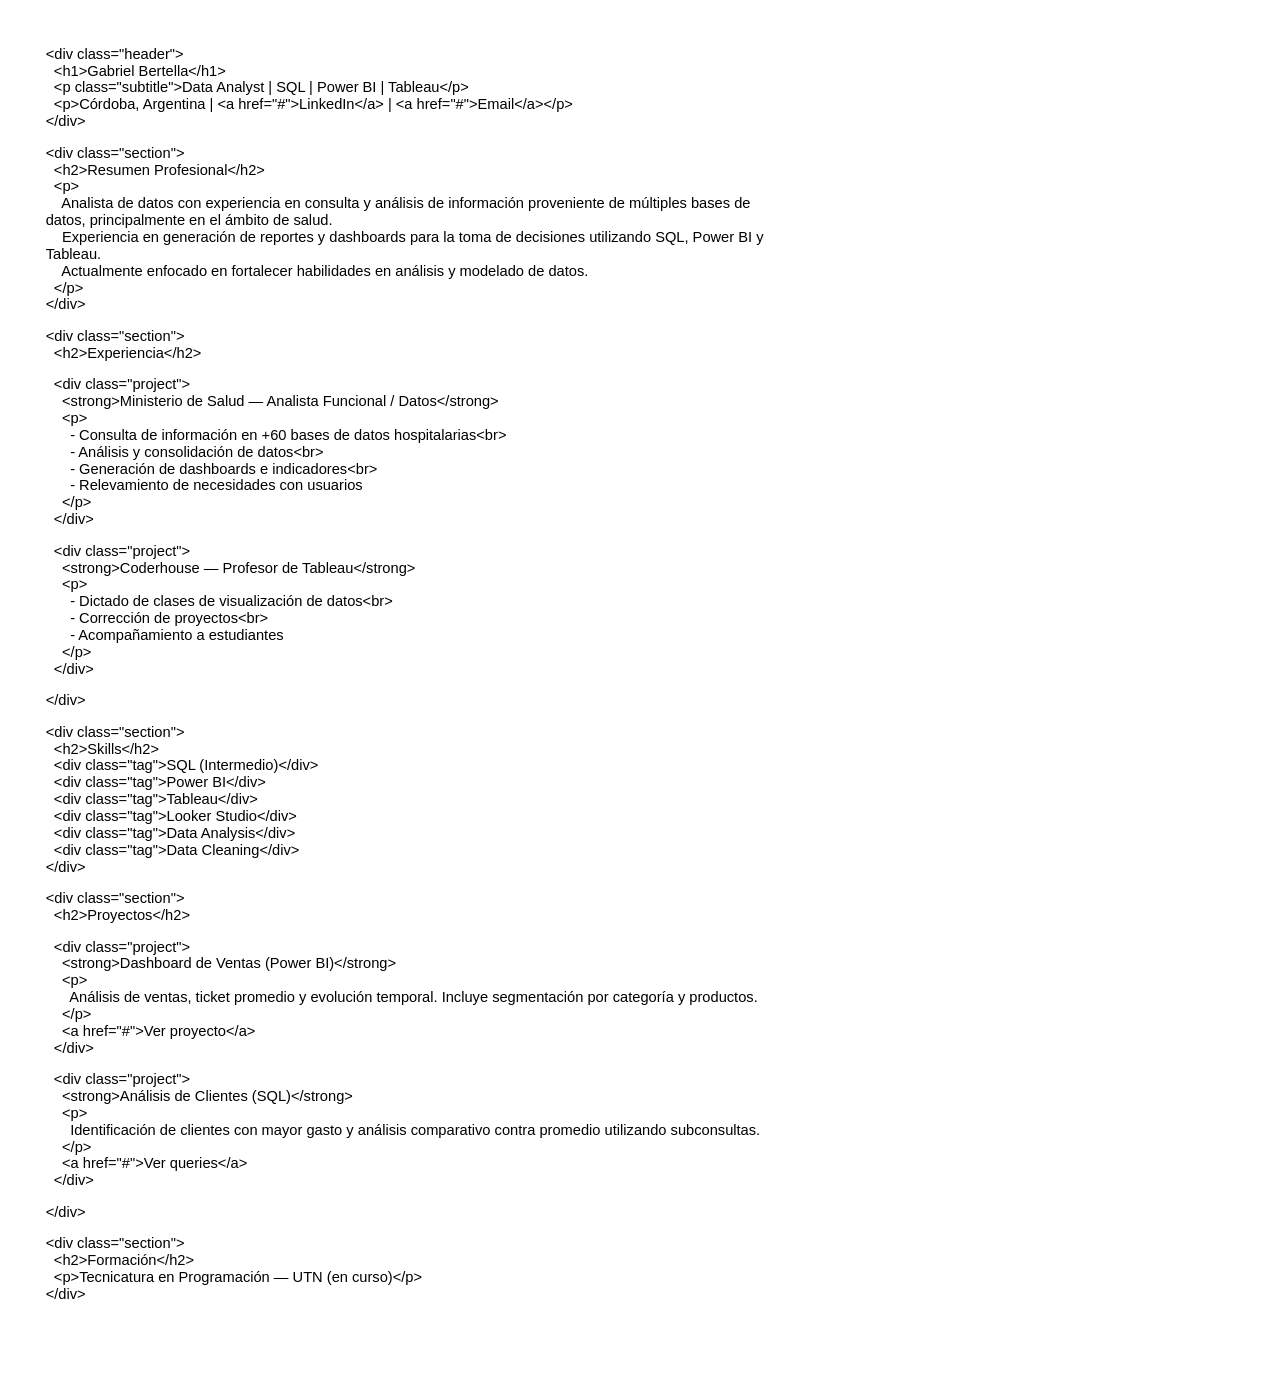
==== index.html @ b2d67579 "Add files via upload" ====
<html><head><meta content="text/html; charset=UTF-8" http-equiv="content-type"><style type="text/css">ol{margin:0;padding:0}table td,table th{padding:0}.c0{color:#000000;font-weight:400;text-decoration:none;vertical-align:baseline;font-size:11pt;font-family:"Arial";font-style:normal}.c1{padding-top:0pt;padding-bottom:0pt;line-height:1.15;orphans:2;widows:2;text-align:left}.c3{background-color:#ffffff;max-width:538.6pt;padding:28.3pt 28.3pt 28.3pt 28.3pt}.c2{height:11pt}.title{padding-top:0pt;color:#000000;font-size:26pt;padding-bottom:3pt;font-family:"Arial";line-height:1.15;page-break-after:avoid;orphans:2;widows:2;text-align:left}.subtitle{padding-top:0pt;color:#666666;font-size:15pt;padding-bottom:16pt;font-family:"Arial";line-height:1.15;page-break-after:avoid;orphans:2;widows:2;text-align:left}li{color:#000000;font-size:11pt;font-family:"Arial"}p{margin:0;color:#000000;font-size:11pt;font-family:"Arial"}h1{padding-top:20pt;color:#000000;font-size:20pt;padding-bottom:6pt;font-family:"Arial";line-height:1.15;page-break-after:avoid;orphans:2;widows:2;text-align:left}h2{padding-top:18pt;color:#000000;font-size:16pt;padding-bottom:6pt;font-family:"Arial";line-height:1.15;page-break-after:avoid;orphans:2;widows:2;text-align:left}h3{padding-top:16pt;color:#434343;font-size:14pt;padding-bottom:4pt;font-family:"Arial";line-height:1.15;page-break-after:avoid;orphans:2;widows:2;text-align:left}h4{padding-top:14pt;color:#666666;font-size:12pt;padding-bottom:4pt;font-family:"Arial";line-height:1.15;page-break-after:avoid;orphans:2;widows:2;text-align:left}h5{padding-top:12pt;color:#666666;font-size:11pt;padding-bottom:4pt;font-family:"Arial";line-height:1.15;page-break-after:avoid;orphans:2;widows:2;text-align:left}h6{padding-top:12pt;color:#666666;font-size:11pt;padding-bottom:4pt;font-family:"Arial";line-height:1.15;page-break-after:avoid;font-style:italic;orphans:2;widows:2;text-align:left}</style></head><body class="c3 doc-content"><p class="c1"><span class="c0">&lt;div class=&quot;header&quot;&gt;</span></p><p class="c1"><span class="c0">&nbsp; &lt;h1&gt;Gabriel Bertella&lt;/h1&gt;</span></p><p class="c1"><span class="c0">&nbsp; &lt;p class=&quot;subtitle&quot;&gt;Data Analyst | SQL | Power BI | Tableau&lt;/p&gt;</span></p><p class="c1"><span class="c0">&nbsp; &lt;p&gt;C&oacute;rdoba, Argentina | &lt;a href=&quot;#&quot;&gt;LinkedIn&lt;/a&gt; | &lt;a href=&quot;#&quot;&gt;Email&lt;/a&gt;&lt;/p&gt;</span></p><p class="c1"><span class="c0">&lt;/div&gt;</span></p><p class="c1 c2"><span class="c0"></span></p><p class="c1"><span class="c0">&lt;div class=&quot;section&quot;&gt;</span></p><p class="c1"><span class="c0">&nbsp; &lt;h2&gt;Resumen Profesional&lt;/h2&gt;</span></p><p class="c1"><span class="c0">&nbsp; &lt;p&gt;</span></p><p class="c1"><span class="c0">&nbsp; &nbsp; Analista de datos con experiencia en consulta y an&aacute;lisis de informaci&oacute;n proveniente de m&uacute;ltiples bases de datos, principalmente en el &aacute;mbito de salud. </span></p><p class="c1"><span class="c0">&nbsp; &nbsp; Experiencia en generaci&oacute;n de reportes y dashboards para la toma de decisiones utilizando SQL, Power BI y Tableau. </span></p><p class="c1"><span class="c0">&nbsp; &nbsp; Actualmente enfocado en fortalecer habilidades en an&aacute;lisis y modelado de datos.</span></p><p class="c1"><span class="c0">&nbsp; &lt;/p&gt;</span></p><p class="c1"><span class="c0">&lt;/div&gt;</span></p><p class="c1 c2"><span class="c0"></span></p><p class="c1"><span class="c0">&lt;div class=&quot;section&quot;&gt;</span></p><p class="c1"><span class="c0">&nbsp; &lt;h2&gt;Experiencia&lt;/h2&gt;</span></p><p class="c1 c2"><span class="c0"></span></p><p class="c1"><span class="c0">&nbsp; &lt;div class=&quot;project&quot;&gt;</span></p><p class="c1"><span class="c0">&nbsp; &nbsp; &lt;strong&gt;Ministerio de Salud &mdash; Analista Funcional / Datos&lt;/strong&gt;</span></p><p class="c1"><span class="c0">&nbsp; &nbsp; &lt;p&gt;</span></p><p class="c1"><span class="c0">&nbsp; &nbsp; &nbsp; - Consulta de informaci&oacute;n en +60 bases de datos hospitalarias&lt;br&gt;</span></p><p class="c1"><span class="c0">&nbsp; &nbsp; &nbsp; - An&aacute;lisis y consolidaci&oacute;n de datos&lt;br&gt;</span></p><p class="c1"><span class="c0">&nbsp; &nbsp; &nbsp; - Generaci&oacute;n de dashboards e indicadores&lt;br&gt;</span></p><p class="c1"><span class="c0">&nbsp; &nbsp; &nbsp; - Relevamiento de necesidades con usuarios</span></p><p class="c1"><span class="c0">&nbsp; &nbsp; &lt;/p&gt;</span></p><p class="c1"><span class="c0">&nbsp; &lt;/div&gt;</span></p><p class="c1 c2"><span class="c0"></span></p><p class="c1"><span class="c0">&nbsp; &lt;div class=&quot;project&quot;&gt;</span></p><p class="c1"><span class="c0">&nbsp; &nbsp; &lt;strong&gt;Coderhouse &mdash; Profesor de Tableau&lt;/strong&gt;</span></p><p class="c1"><span class="c0">&nbsp; &nbsp; &lt;p&gt;</span></p><p class="c1"><span class="c0">&nbsp; &nbsp; &nbsp; - Dictado de clases de visualizaci&oacute;n de datos&lt;br&gt;</span></p><p class="c1"><span class="c0">&nbsp; &nbsp; &nbsp; - Correcci&oacute;n de proyectos&lt;br&gt;</span></p><p class="c1"><span class="c0">&nbsp; &nbsp; &nbsp; - Acompa&ntilde;amiento a estudiantes</span></p><p class="c1"><span class="c0">&nbsp; &nbsp; &lt;/p&gt;</span></p><p class="c1"><span class="c0">&nbsp; &lt;/div&gt;</span></p><p class="c1 c2"><span class="c0"></span></p><p class="c1"><span class="c0">&lt;/div&gt;</span></p><p class="c1 c2"><span class="c0"></span></p><p class="c1"><span class="c0">&lt;div class=&quot;section&quot;&gt;</span></p><p class="c1"><span class="c0">&nbsp; &lt;h2&gt;Skills&lt;/h2&gt;</span></p><p class="c1"><span class="c0">&nbsp; &lt;div class=&quot;tag&quot;&gt;SQL (Intermedio)&lt;/div&gt;</span></p><p class="c1"><span class="c0">&nbsp; &lt;div class=&quot;tag&quot;&gt;Power BI&lt;/div&gt;</span></p><p class="c1"><span class="c0">&nbsp; &lt;div class=&quot;tag&quot;&gt;Tableau&lt;/div&gt;</span></p><p class="c1"><span class="c0">&nbsp; &lt;div class=&quot;tag&quot;&gt;Looker Studio&lt;/div&gt;</span></p><p class="c1"><span class="c0">&nbsp; &lt;div class=&quot;tag&quot;&gt;Data Analysis&lt;/div&gt;</span></p><p class="c1"><span class="c0">&nbsp; &lt;div class=&quot;tag&quot;&gt;Data Cleaning&lt;/div&gt;</span></p><p class="c1"><span class="c0">&lt;/div&gt;</span></p><p class="c1 c2"><span class="c0"></span></p><p class="c1"><span class="c0">&lt;div class=&quot;section&quot;&gt;</span></p><p class="c1"><span class="c0">&nbsp; &lt;h2&gt;Proyectos&lt;/h2&gt;</span></p><p class="c1 c2"><span class="c0"></span></p><p class="c1"><span class="c0">&nbsp; &lt;div class=&quot;project&quot;&gt;</span></p><p class="c1"><span class="c0">&nbsp; &nbsp; &lt;strong&gt;Dashboard de Ventas (Power BI)&lt;/strong&gt;</span></p><p class="c1"><span class="c0">&nbsp; &nbsp; &lt;p&gt;</span></p><p class="c1"><span class="c0">&nbsp; &nbsp; &nbsp; An&aacute;lisis de ventas, ticket promedio y evoluci&oacute;n temporal. Incluye segmentaci&oacute;n por categor&iacute;a y productos.</span></p><p class="c1"><span class="c0">&nbsp; &nbsp; &lt;/p&gt;</span></p><p class="c1"><span class="c0">&nbsp; &nbsp; &lt;a href=&quot;#&quot;&gt;Ver proyecto&lt;/a&gt;</span></p><p class="c1"><span class="c0">&nbsp; &lt;/div&gt;</span></p><p class="c1 c2"><span class="c0"></span></p><p class="c1"><span class="c0">&nbsp; &lt;div class=&quot;project&quot;&gt;</span></p><p class="c1"><span class="c0">&nbsp; &nbsp; &lt;strong&gt;An&aacute;lisis de Clientes (SQL)&lt;/strong&gt;</span></p><p class="c1"><span class="c0">&nbsp; &nbsp; &lt;p&gt;</span></p><p class="c1"><span class="c0">&nbsp; &nbsp; &nbsp; Identificaci&oacute;n de clientes con mayor gasto y an&aacute;lisis comparativo contra promedio utilizando subconsultas.</span></p><p class="c1"><span class="c0">&nbsp; &nbsp; &lt;/p&gt;</span></p><p class="c1"><span class="c0">&nbsp; &nbsp; &lt;a href=&quot;#&quot;&gt;Ver queries&lt;/a&gt;</span></p><p class="c1"><span class="c0">&nbsp; &lt;/div&gt;</span></p><p class="c1 c2"><span class="c0"></span></p><p class="c1"><span class="c0">&lt;/div&gt;</span></p><p class="c1 c2"><span class="c0"></span></p><p class="c1"><span class="c0">&lt;div class=&quot;section&quot;&gt;</span></p><p class="c1"><span class="c0">&nbsp; &lt;h2&gt;Formaci&oacute;n&lt;/h2&gt;</span></p><p class="c1"><span class="c0">&nbsp; &lt;p&gt;Tecnicatura en Programaci&oacute;n &mdash; UTN (en curso)&lt;/p&gt;</span></p><p class="c1"><span class="c0">&lt;/div&gt;</span></p><p class="c1 c2"><span class="c0"></span></p><p class="c1 c2"><span class="c0"></span></p></body></html>
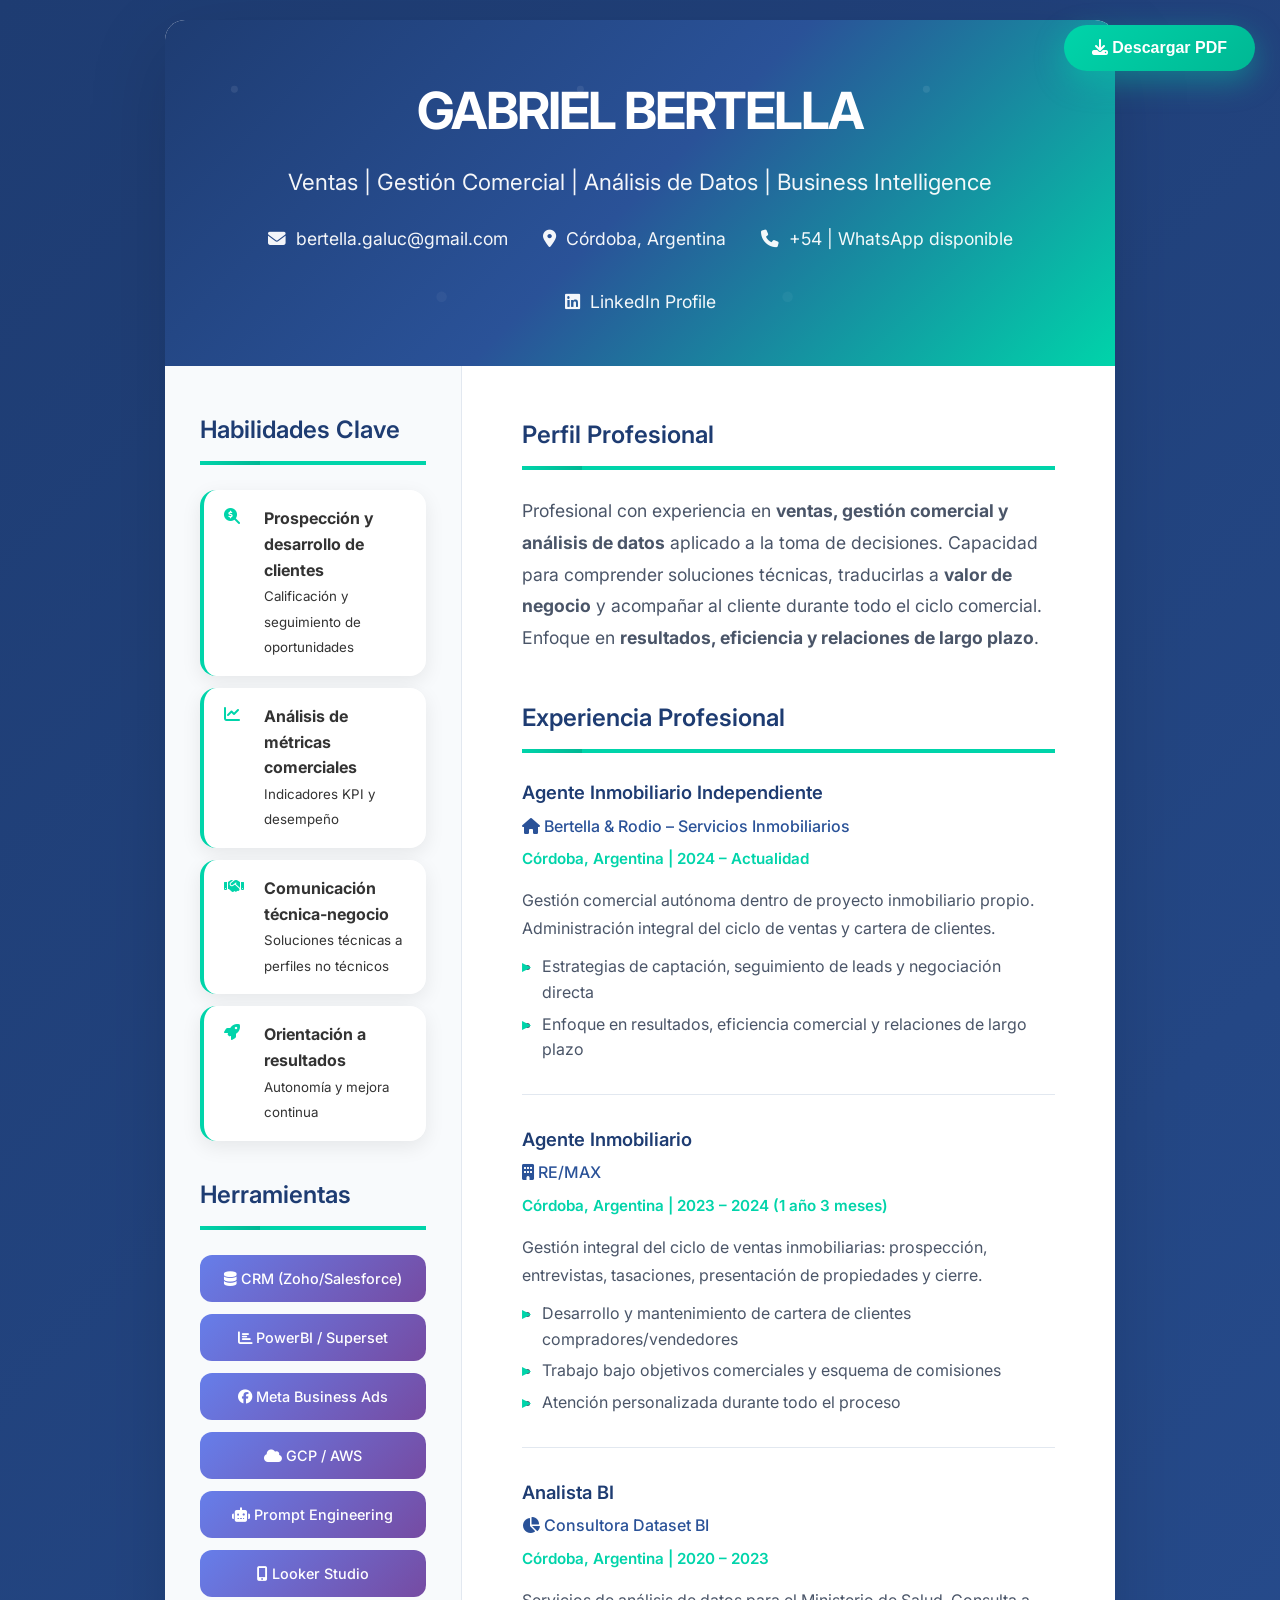
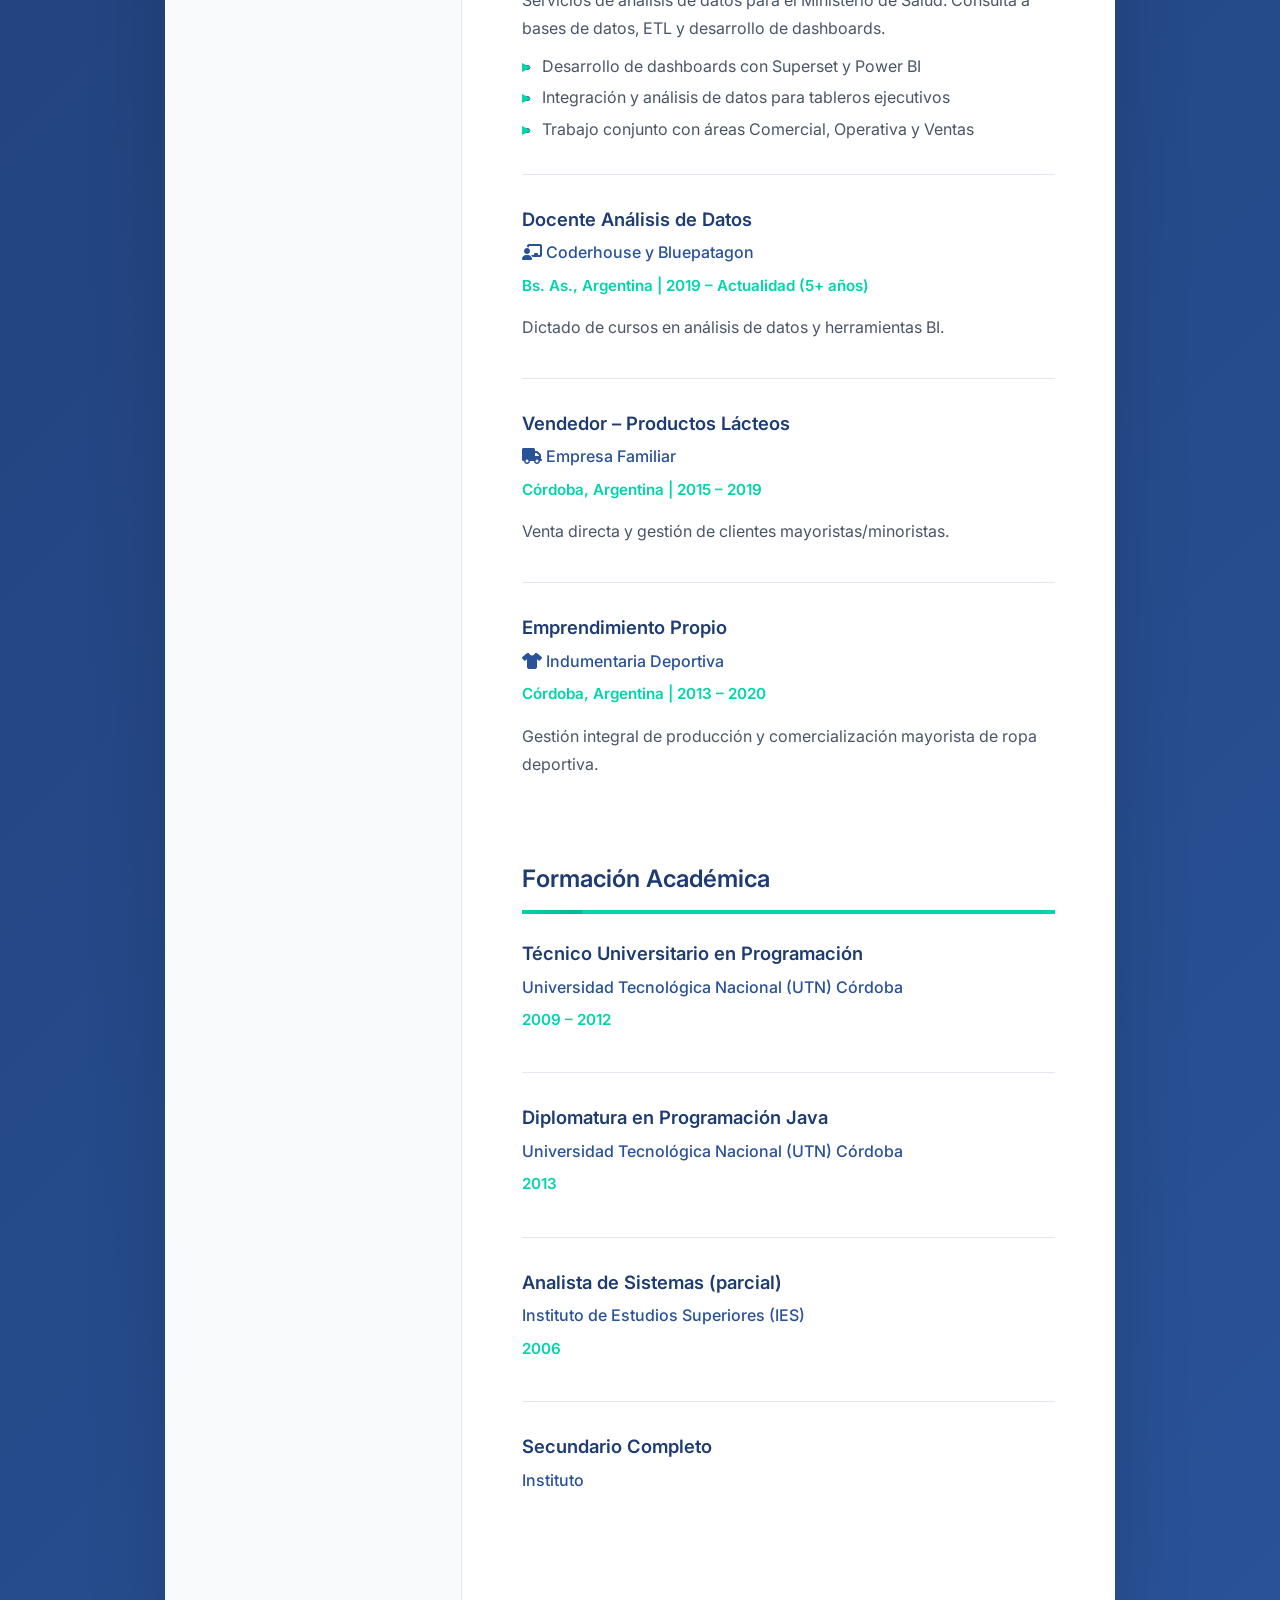
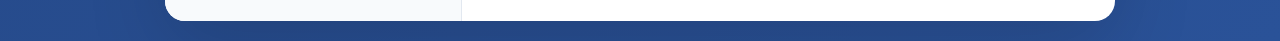
==== commit ebfccac7: "Rename blackbox-output-code-ECF64696X4.html to index.html" ====
--- a/index.html
+++ b/index.html
@@ -1 +1,475 @@
-<html><head><meta content="text/html; charset=UTF-8" http-equiv="content-type"><style type="text/css">ol{margin:0;padding:0}table td,table th{padding:0}.c0{color:#000000;font-weight:400;text-decoration:none;vertical-align:baseline;font-size:11pt;font-family:"Arial";font-style:normal}.c1{padding-top:0pt;padding-bottom:0pt;line-height:1.15;orphans:2;widows:2;text-align:left}.c3{background-color:#ffffff;max-width:538.6pt;padding:28.3pt 28.3pt 28.3pt 28.3pt}.c2{height:11pt}.title{padding-top:0pt;color:#000000;font-size:26pt;padding-bottom:3pt;font-family:"Arial";line-height:1.15;page-break-after:avoid;orphans:2;widows:2;text-align:left}.subtitle{padding-top:0pt;color:#666666;font-size:15pt;padding-bottom:16pt;font-family:"Arial";line-height:1.15;page-break-after:avoid;orphans:2;widows:2;text-align:left}li{color:#000000;font-size:11pt;font-family:"Arial"}p{margin:0;color:#000000;font-size:11pt;font-family:"Arial"}h1{padding-top:20pt;color:#000000;font-size:20pt;padding-bottom:6pt;font-family:"Arial";line-height:1.15;page-break-after:avoid;orphans:2;widows:2;text-align:left}h2{padding-top:18pt;color:#000000;font-size:16pt;padding-bottom:6pt;font-family:"Arial";line-height:1.15;page-break-after:avoid;orphans:2;widows:2;text-align:left}h3{padding-top:16pt;color:#434343;font-size:14pt;padding-bottom:4pt;font-family:"Arial";line-height:1.15;page-break-after:avoid;orphans:2;widows:2;text-align:left}h4{padding-top:14pt;color:#666666;font-size:12pt;padding-bottom:4pt;font-family:"Arial";line-height:1.15;page-break-after:avoid;orphans:2;widows:2;text-align:left}h5{padding-top:12pt;color:#666666;font-size:11pt;padding-bottom:4pt;font-family:"Arial";line-height:1.15;page-break-after:avoid;orphans:2;widows:2;text-align:left}h6{padding-top:12pt;color:#666666;font-size:11pt;padding-bottom:4pt;font-family:"Arial";line-height:1.15;page-break-after:avoid;font-style:italic;orphans:2;widows:2;text-align:left}</style></head><body class="c3 doc-content"><p class="c1"><span class="c0">&lt;div class=&quot;header&quot;&gt;</span></p><p class="c1"><span class="c0">&nbsp; &lt;h1&gt;Gabriel Bertella&lt;/h1&gt;</span></p><p class="c1"><span class="c0">&nbsp; &lt;p class=&quot;subtitle&quot;&gt;Data Analyst | SQL | Power BI | Tableau&lt;/p&gt;</span></p><p class="c1"><span class="c0">&nbsp; &lt;p&gt;C&oacute;rdoba, Argentina | &lt;a href=&quot;#&quot;&gt;LinkedIn&lt;/a&gt; | &lt;a href=&quot;#&quot;&gt;Email&lt;/a&gt;&lt;/p&gt;</span></p><p class="c1"><span class="c0">&lt;/div&gt;</span></p><p class="c1 c2"><span class="c0"></span></p><p class="c1"><span class="c0">&lt;div class=&quot;section&quot;&gt;</span></p><p class="c1"><span class="c0">&nbsp; &lt;h2&gt;Resumen Profesional&lt;/h2&gt;</span></p><p class="c1"><span class="c0">&nbsp; &lt;p&gt;</span></p><p class="c1"><span class="c0">&nbsp; &nbsp; Analista de datos con experiencia en consulta y an&aacute;lisis de informaci&oacute;n proveniente de m&uacute;ltiples bases de datos, principalmente en el &aacute;mbito de salud. </span></p><p class="c1"><span class="c0">&nbsp; &nbsp; Experiencia en generaci&oacute;n de reportes y dashboards para la toma de decisiones utilizando SQL, Power BI y Tableau. </span></p><p class="c1"><span class="c0">&nbsp; &nbsp; Actualmente enfocado en fortalecer habilidades en an&aacute;lisis y modelado de datos.</span></p><p class="c1"><span class="c0">&nbsp; &lt;/p&gt;</span></p><p class="c1"><span class="c0">&lt;/div&gt;</span></p><p class="c1 c2"><span class="c0"></span></p><p class="c1"><span class="c0">&lt;div class=&quot;section&quot;&gt;</span></p><p class="c1"><span class="c0">&nbsp; &lt;h2&gt;Experiencia&lt;/h2&gt;</span></p><p class="c1 c2"><span class="c0"></span></p><p class="c1"><span class="c0">&nbsp; &lt;div class=&quot;project&quot;&gt;</span></p><p class="c1"><span class="c0">&nbsp; &nbsp; &lt;strong&gt;Ministerio de Salud &mdash; Analista Funcional / Datos&lt;/strong&gt;</span></p><p class="c1"><span class="c0">&nbsp; &nbsp; &lt;p&gt;</span></p><p class="c1"><span class="c0">&nbsp; &nbsp; &nbsp; - Consulta de informaci&oacute;n en +60 bases de datos hospitalarias&lt;br&gt;</span></p><p class="c1"><span class="c0">&nbsp; &nbsp; &nbsp; - An&aacute;lisis y consolidaci&oacute;n de datos&lt;br&gt;</span></p><p class="c1"><span class="c0">&nbsp; &nbsp; &nbsp; - Generaci&oacute;n de dashboards e indicadores&lt;br&gt;</span></p><p class="c1"><span class="c0">&nbsp; &nbsp; &nbsp; - Relevamiento de necesidades con usuarios</span></p><p class="c1"><span class="c0">&nbsp; &nbsp; &lt;/p&gt;</span></p><p class="c1"><span class="c0">&nbsp; &lt;/div&gt;</span></p><p class="c1 c2"><span class="c0"></span></p><p class="c1"><span class="c0">&nbsp; &lt;div class=&quot;project&quot;&gt;</span></p><p class="c1"><span class="c0">&nbsp; &nbsp; &lt;strong&gt;Coderhouse &mdash; Profesor de Tableau&lt;/strong&gt;</span></p><p class="c1"><span class="c0">&nbsp; &nbsp; &lt;p&gt;</span></p><p class="c1"><span class="c0">&nbsp; &nbsp; &nbsp; - Dictado de clases de visualizaci&oacute;n de datos&lt;br&gt;</span></p><p class="c1"><span class="c0">&nbsp; &nbsp; &nbsp; - Correcci&oacute;n de proyectos&lt;br&gt;</span></p><p class="c1"><span class="c0">&nbsp; &nbsp; &nbsp; - Acompa&ntilde;amiento a estudiantes</span></p><p class="c1"><span class="c0">&nbsp; &nbsp; &lt;/p&gt;</span></p><p class="c1"><span class="c0">&nbsp; &lt;/div&gt;</span></p><p class="c1 c2"><span class="c0"></span></p><p class="c1"><span class="c0">&lt;/div&gt;</span></p><p class="c1 c2"><span class="c0"></span></p><p class="c1"><span class="c0">&lt;div class=&quot;section&quot;&gt;</span></p><p class="c1"><span class="c0">&nbsp; &lt;h2&gt;Skills&lt;/h2&gt;</span></p><p class="c1"><span class="c0">&nbsp; &lt;div class=&quot;tag&quot;&gt;SQL (Intermedio)&lt;/div&gt;</span></p><p class="c1"><span class="c0">&nbsp; &lt;div class=&quot;tag&quot;&gt;Power BI&lt;/div&gt;</span></p><p class="c1"><span class="c0">&nbsp; &lt;div class=&quot;tag&quot;&gt;Tableau&lt;/div&gt;</span></p><p class="c1"><span class="c0">&nbsp; &lt;div class=&quot;tag&quot;&gt;Looker Studio&lt;/div&gt;</span></p><p class="c1"><span class="c0">&nbsp; &lt;div class=&quot;tag&quot;&gt;Data Analysis&lt;/div&gt;</span></p><p class="c1"><span class="c0">&nbsp; &lt;div class=&quot;tag&quot;&gt;Data Cleaning&lt;/div&gt;</span></p><p class="c1"><span class="c0">&lt;/div&gt;</span></p><p class="c1 c2"><span class="c0"></span></p><p class="c1"><span class="c0">&lt;div class=&quot;section&quot;&gt;</span></p><p class="c1"><span class="c0">&nbsp; &lt;h2&gt;Proyectos&lt;/h2&gt;</span></p><p class="c1 c2"><span class="c0"></span></p><p class="c1"><span class="c0">&nbsp; &lt;div class=&quot;project&quot;&gt;</span></p><p class="c1"><span class="c0">&nbsp; &nbsp; &lt;strong&gt;Dashboard de Ventas (Power BI)&lt;/strong&gt;</span></p><p class="c1"><span class="c0">&nbsp; &nbsp; &lt;p&gt;</span></p><p class="c1"><span class="c0">&nbsp; &nbsp; &nbsp; An&aacute;lisis de ventas, ticket promedio y evoluci&oacute;n temporal. Incluye segmentaci&oacute;n por categor&iacute;a y productos.</span></p><p class="c1"><span class="c0">&nbsp; &nbsp; &lt;/p&gt;</span></p><p class="c1"><span class="c0">&nbsp; &nbsp; &lt;a href=&quot;#&quot;&gt;Ver proyecto&lt;/a&gt;</span></p><p class="c1"><span class="c0">&nbsp; &lt;/div&gt;</span></p><p class="c1 c2"><span class="c0"></span></p><p class="c1"><span class="c0">&nbsp; &lt;div class=&quot;project&quot;&gt;</span></p><p class="c1"><span class="c0">&nbsp; &nbsp; &lt;strong&gt;An&aacute;lisis de Clientes (SQL)&lt;/strong&gt;</span></p><p class="c1"><span class="c0">&nbsp; &nbsp; &lt;p&gt;</span></p><p class="c1"><span class="c0">&nbsp; &nbsp; &nbsp; Identificaci&oacute;n de clientes con mayor gasto y an&aacute;lisis comparativo contra promedio utilizando subconsultas.</span></p><p class="c1"><span class="c0">&nbsp; &nbsp; &lt;/p&gt;</span></p><p class="c1"><span class="c0">&nbsp; &nbsp; &lt;a href=&quot;#&quot;&gt;Ver queries&lt;/a&gt;</span></p><p class="c1"><span class="c0">&nbsp; &lt;/div&gt;</span></p><p class="c1 c2"><span class="c0"></span></p><p class="c1"><span class="c0">&lt;/div&gt;</span></p><p class="c1 c2"><span class="c0"></span></p><p class="c1"><span class="c0">&lt;div class=&quot;section&quot;&gt;</span></p><p class="c1"><span class="c0">&nbsp; &lt;h2&gt;Formaci&oacute;n&lt;/h2&gt;</span></p><p class="c1"><span class="c0">&nbsp; &lt;p&gt;Tecnicatura en Programaci&oacute;n &mdash; UTN (en curso)&lt;/p&gt;</span></p><p class="c1"><span class="c0">&lt;/div&gt;</span></p><p class="c1 c2"><span class="c0"></span></p><p class="c1 c2"><span class="c0"></span></p></body></html>+<!DOCTYPE html>
+<html lang="es">
+<head>
+    <meta charset="UTF-8">
+    <meta name="viewport" content="width=device-width, initial-scale=1.0">
+    <title>CV - Gabriel Bertella</title>
+    <link href="https://fonts.googleapis.com/css2?family=Inter:wght@300;400;500;600;700&display=swap" rel="stylesheet">
+    <link rel="stylesheet" href="https://cdnjs.cloudflare.com/ajax/libs/font-awesome/6.4.0/css/all.min.css">
+    <style>
+        * {
+            margin: 0;
+            padding: 0;
+            box-sizing: border-box;
+        }
+
+        body {
+            font-family: 'Inter', -apple-system, BlinkMacSystemFont, sans-serif;
+            line-height: 1.6;
+            color: #333;
+            background: linear-gradient(135deg, #1e3c72 0%, #2a5298 100%);
+            min-height: 100vh;
+            padding: 20px;
+        }
+
+        .cv-container {
+            max-width: 950px;
+            margin: 0 auto;
+            background: white;
+            border-radius: 20px;
+            box-shadow: 0 25px 80px rgba(0,0,0,0.15);
+            overflow: hidden;
+        }
+
+        .header {
+            background: linear-gradient(135deg, #1e3c72 0%, #2a5298 50%, #00d4aa 100%);
+            color: white;
+            padding: 50px 40px;
+            text-align: center;
+            position: relative;
+        }
+
+        .header::before {
+            content: '';
+            position: absolute;
+            top: 0;
+            left: 0;
+            right: 0;
+            bottom: 0;
+            background: url('data:image/svg+xml,<svg xmlns="http://www.w3.org/2000/svg" viewBox="0 0 100 100"><circle cx="20" cy="20" r="1" fill="rgba(255,255,255,0.2)"/><circle cx="80" cy="80" r="1.5" fill="rgba(255,255,255,0.1)"/></svg>');
+            opacity: 0.4;
+        }
+
+        .header-content {
+            position: relative;
+            z-index: 2;
+        }
+
+        .name {
+            font-size: 3.2rem;
+            font-weight: 700;
+            margin-bottom: 12px;
+            letter-spacing: -2px;
+        }
+
+        .title {
+            font-size: 1.4rem;
+            opacity: 0.95;
+            margin-bottom: 25px;
+            font-weight: 400;
+        }
+
+        .contact {
+            display: flex;
+            justify-content: center;
+            gap: 35px;
+            flex-wrap: wrap;
+            font-size: 1.1rem;
+        }
+
+        .contact-item {
+            display: flex;
+            align-items: center;
+            gap: 10px;
+            color: rgba(255,255,255,0.95);
+            transition: all 0.3s;
+        }
+
+        .contact-item:hover {
+            color: #ffd700;
+            transform: translateY(-2px);
+        }
+
+        .content {
+            display: grid;
+            grid-template-columns: 1fr 2.2fr;
+            min-height: 900px;
+        }
+
+        .sidebar {
+            background: #f8fafc;
+            padding: 45px 35px;
+            border-right: 1px solid #e2e8f0;
+        }
+
+        .main-content {
+            padding: 50px 60px;
+        }
+
+        .section {
+            margin-bottom: 45px;
+            animation: fadeInUp 0.8s ease-out forwards;
+        }
+
+        .section:nth-child(1) { animation-delay: 0.1s; }
+        .section:nth-child(2) { animation-delay: 0.2s; }
+        .section:nth-child(3) { animation-delay: 0.3s; }
+
+        .section-title {
+            font-size: 1.5rem;
+            font-weight: 600;
+            color: #1e3c72;
+            margin-bottom: 25px;
+            padding-bottom: 12px;
+            border-bottom: 4px solid #00d4aa;
+            position: relative;
+        }
+
+        .section-title::after {
+            content: '';
+            position: absolute;
+            bottom: -4px;
+            left: 0;
+            width: 60px;
+            height: 4px;
+            background: linear-gradient(90deg, #00d4aa, #00b894);
+        }
+
+        .skills-grid {
+            display: grid;
+            grid-template-columns: 1fr;
+            gap: 12px;
+        }
+
+        .skill-item {
+            display: flex;
+            align-items: flex-start;
+            gap: 12px;
+            padding: 16px 20px;
+            background: white;
+            border-radius: 16px;
+            box-shadow: 0 6px 20px rgba(0,0,0,0.08);
+            transition: all 0.3s;
+            border-left: 4px solid #00d4aa;
+        }
+
+        .skill-item:hover {
+            transform: translateY(-3px);
+            box-shadow: 0 12px 35px rgba(0,0,0,0.15);
+        }
+
+        .skill-icon {
+            width: 28px;
+            height: 28px;
+            color: #00d4aa;
+            margin-top: 2px;
+            flex-shrink: 0;
+        }
+
+        .tools-grid {
+            display: grid;
+            grid-template-columns: repeat(auto-fit, minmax(200px, 1fr));
+            gap: 12px;
+            margin-top: 20px;
+        }
+
+        .tool-item {
+            padding: 12px 16px;
+            background: linear-gradient(135deg, #667eea 0%, #764ba2 100%);
+            color: white;
+            border-radius: 12px;
+            font-size: 0.9rem;
+            font-weight: 500;
+            text-align: center;
+            transition: all 0.3s;
+        }
+
+        .tool-item:hover {
+            transform: scale(1.05);
+        }
+
+        .experience-item {
+            margin-bottom: 30px;
+            padding-bottom: 25px;
+            border-bottom: 1px solid #e2e8f0;
+        }
+
+        .experience-item:last-child {
+            border-bottom: none;
+            margin-bottom: 0;
+        }
+
+        .job-title {
+            font-weight: 600;
+            color: #1e3c72;
+            font-size: 1.15rem;
+            margin-bottom: 6px;
+        }
+
+        .company {
+            color: #2a5298;
+            font-size: 1rem;
+            font-weight: 500;
+            margin-bottom: 8px;
+        }
+
+        .period {
+            color: #00d4aa;
+            font-weight: 600;
+            font-size: 0.95rem;
+            margin-bottom: 15px;
+        }
+
+        .job-desc {
+            color: #4a5568;
+            line-height: 1.75;
+            margin-bottom: 12px;
+        }
+
+        .achievements {
+            padding-left: 20px;
+            margin-top: 12px;
+        }
+
+        .achievements li {
+            color: #4a5568;
+            margin-bottom: 6px;
+            position: relative;
+        }
+
+        .achievements li::before {
+            content: '▸';
+            color: #00d4aa;
+            font-weight: bold;
+            position: absolute;
+            left: -20px;
+        }
+
+        .print-btn {
+            position: fixed;
+            top: 25px;
+            right: 25px;
+            background: linear-gradient(135deg, #00d4aa 0%, #00b894 100%);
+            color: white;
+            border: none;
+            padding: 14px 28px;
+            border-radius: 50px;
+            font-weight: 600;
+            font-size: 1rem;
+            cursor: pointer;
+            box-shadow: 0 10px 30px rgba(0,212,170,0.4);
+            transition: all 0.3s;
+            z-index: 1000;
+        }
+
+        .print-btn:hover {
+            transform: translateY(-3px);
+            box-shadow: 0 15px 40px rgba(0,212,170,0.5);
+        }
+
+        @media print {
+            body { background: white; padding: 0; }
+            .cv-container { box-shadow: none; max-width: none; }
+            .print-btn { display: none; }
+            .sidebar { border-right: 1px solid #000; }
+        }
+
+        @media (max-width: 768px) {
+            .content { grid-template-columns: 1fr; }
+            .sidebar { border-right: none; border-bottom: 1px solid #e2e8f0; padding: 35px 25px; }
+            .main-content { padding: 35px 25px; }
+            .header { padding: 35px 25px; }
+            .name { font-size: 2.5rem; }
+            .contact { gap: 20px; }
+        }
+
+        @keyframes fadeInUp {
+            from { opacity: 0; transform: translateY(40px); }
+            to { opacity: 1; transform: translateY(0); }
+        }
+    </style>
+</head>
+<body>
+    <button class="print-btn" onclick="window.print()">
+        <i class="fas fa-download"></i> Descargar PDF
+    </button>
+
+    <div class="cv-container">
+        <!-- HEADER -->
+        <div class="header">
+            <div class="header-content">
+                <h1 class="name">GABRIEL BERTELLA</h1>
+                <p class="title">Ventas | Gestión Comercial | Análisis de Datos | Business Intelligence</p>
+                <div class="contact">
+                    <div class="contact-item">
+                        <i class="fas fa-envelope"></i>
+                        bertella.galuc@gmail.com
+                    </div>
+                    <div class="contact-item">
+                        <i class="fas fa-map-marker-alt"></i>
+                        Córdoba, Argentina
+                    </div>
+                    <div class="contact-item">
+                        <i class="fas fa-phone"></i>
+                        +54 | WhatsApp disponible
+                    </div>
+                    <div class="contact-item">
+                        <i class="fab fa-linkedin"></i>
+                        LinkedIn Profile
+                    </div>
+                </div>
+            </div>
+        </div>
+
+        <!-- CONTENIDO -->
+        <div class="content">
+            <!-- SIDEBAR -->
+            <aside class="sidebar">
+                <div class="section">
+                    <h3 class="section-title">Habilidades Clave</h3>
+                    <div class="skills-grid">
+                        <div class="skill-item">
+                            <i class="fas fa-search-dollar skill-icon"></i>
+                            <div>
+                                <strong>Prospección y desarrollo de clientes</strong><br>
+                                <small>Calificación y seguimiento de oportunidades</small>
+                            </div>
+                        </div>
+                        <div class="skill-item">
+                            <i class="fas fa-chart-line skill-icon"></i>
+                            <div>
+                                <strong>Análisis de métricas comerciales</strong><br>
+                                <small>Indicadores KPI y desempeño</small>
+                            </div>
+                        </div>
+                        <div class="skill-item">
+                            <i class="fas fa-handshake skill-icon"></i>
+                            <div>
+                                <strong>Comunicación técnica-negocio</strong><br>
+                                <small>Soluciones técnicas a perfiles no técnicos</small>
+                            </div>
+                        </div>
+                        <div class="skill-item">
+                            <i class="fas fa-rocket skill-icon"></i>
+                            <div>
+                                <strong>Orientación a resultados</strong><br>
+                                <small>Autonomía y mejora continua</small>
+                            </div>
+                        </div>
+                    </div>
+
+                    <h3 class="section-title" style="margin-top: 35px;">Herramientas</h3>
+                    <div class="tools-grid">
+                        <div class="tool-item"><i class="fas fa-database"></i> CRM (Zoho/Salesforce)</div>
+                        <div class="tool-item"><i class="fas fa-chart-bar"></i> PowerBI / Superset</div>
+                        <div class="tool-item"><i class="fab fa-facebook"></i> Meta Business Ads</div>
+                        <div class="tool-item"><i class="fas fa-cloud"></i> GCP / AWS</div>
+                        <div class="tool-item"><i class="fas fa-robot"></i> Prompt Engineering</div>
+                        <div class="tool-item"><i class="fas fa-mobile-alt"></i> Looker Studio</div>
+                    </div>
+                </div>
+            </aside>
+
+            <!-- MAIN CONTENT -->
+            <main class="main-content">
+                <div class="section">
+                    <h2 class="section-title">Perfil Profesional</h2>
+                    <p style="font-size: 1.1rem; color: #4a5568; line-height: 1.8;">
+                        Profesional con experiencia en <strong>ventas, gestión comercial y análisis de datos</strong> 
+                        aplicado a la toma de decisiones. Capacidad para comprender soluciones técnicas, 
+                        traducirlas a <strong>valor de negocio</strong> y acompañar al cliente durante todo 
+                        el ciclo comercial. Enfoque en <strong>resultados, eficiencia y relaciones de largo plazo</strong>.
+                    </p>
+                </div>
+
+                <div class="section">
+                    <h2 class="section-title">Experiencia Profesional</h2>
+                    
+                    <div class="experience-item">
+                        <div class="job-title">Agente Inmobiliario Independiente</div>
+                        <div class="company"><i class="fas fa-home"></i> Bertella & Rodio – Servicios Inmobiliarios</div>
+                        <div class="period">Córdoba, Argentina | 2024 – Actualidad</div>
+                        <p class="job-desc">
+                            Gestión comercial autónoma dentro de proyecto inmobiliario propio. 
+                            Administración integral del ciclo de ventas y cartera de clientes.
+                        </p>
+                        <ul class="achievements">
+                            <li>Estrategias de captación, seguimiento de leads y negociación directa</li>
+                            <li>Enfoque en resultados, eficiencia comercial y relaciones de largo plazo</li>
+                        </ul>
+                    </div>
+
+                    <div class="experience-item">
+                        <div class="job-title">Agente Inmobiliario</div>
+                        <div class="company"><i class="fas fa-building"></i> RE/MAX</div>
+                        <div class="period">Córdoba, Argentina | 2023 – 2024 (1 año 3 meses)</div>
+                        <p class="job-desc">
+                            Gestión integral del ciclo de ventas inmobiliarias: prospección, 
+                            entrevistas, tasaciones, presentación de propiedades y cierre.
+                        </p>
+                        <ul class="achievements">
+                            <li>Desarrollo y mantenimiento de cartera de clientes compradores/vendedores</li>
+                            <li>Trabajo bajo objetivos comerciales y esquema de comisiones</li>
+                            <li>Atención personalizada durante todo el proceso</li>
+                        </ul>
+                    </div>
+
+                    <div class="experience-item">
+                        <div class="job-title">Analista BI</div>
+                        <div class="company"><i class="fas fa-chart-pie"></i> Consultora Dataset BI</div>
+                        <div class="period">Córdoba, Argentina | 2020 – 2023</div>
+                        <p class="job-desc">
+                            Servicios de análisis de datos para el Ministerio de Salud. 
+                            Consulta a bases de datos, ETL y desarrollo de dashboards.
+                        </p>
+                        <ul class="achievements">
+                            <li>Desarrollo de dashboards con Superset y Power BI</li>
+                            <li>Integración y análisis de datos para tableros ejecutivos</li>
+                            <li>Trabajo conjunto con áreas Comercial, Operativa y Ventas</li>
+                        </ul>
+                    </div>
+
+                    <div class="experience-item">
+                        <div class="job-title">Docente Análisis de Datos</div>
+                        <div class="company"><i class="fas fa-chalkboard-teacher"></i> Coderhouse y Bluepatagon</div>
+                        <div class="period">Bs. As., Argentina | 2019 – Actualidad (5+ años)</div>
+                        <p class="job-desc">Dictado de cursos en análisis de datos y herramientas BI.</p>
+                    </div>
+
+                    <div class="experience-item">
+                        <div class="job-title">Vendedor – Productos Lácteos</div>
+                        <div class="company"><i class="fas fa-truck"></i> Empresa Familiar</div>
+                        <div class="period">Córdoba, Argentina | 2015 – 2019</div>
+                        <p class="job-desc">Venta directa y gestión de clientes mayoristas/minoristas.</p>
+                    </div>
+
+                    <div class="experience-item">
+                        <div class="job-title">Emprendimiento Propio</div>
+                        <div class="company"><i class="fas fa-tshirt"></i> Indumentaria Deportiva</div>
+                        <div class="period">Córdoba, Argentina | 2013 – 2020</div>
+                        <p class="job-desc">
+                            Gestión integral de producción y comercialización mayorista de ropa deportiva.
+                        </p>
+                    </div>
+                </div>
+
+                <div class="section">
+                    <h2 class="section-title">Formación Académica</h2>
+                    <div class="experience-item">
+                        <div class="job-title">Técnico Universitario en Programación</div>
+                        <div class="company">Universidad Tecnológica Nacional (UTN) Córdoba</div>
+                        <div class="period">2009 – 2012</div>
+                    </div>
+                    <div class="experience-item">
+                        <div class="job-title">Diplomatura en Programación Java</div>
+                        <div class="company">Universidad Tecnológica Nacional (UTN) Córdoba</div>
+                        <div class="period">2013</div>
+                    </div>
+                    <div class="experience-item">
+                        <div class="job-title">Analista de Sistemas (parcial)</div>
+                        <div class="company">Instituto de Estudios Superiores (IES)</div>
+                        <div class="period">2006</div>
+                    </div>
+                    <div class="experience-item">
+                        <div class="job-title">Secundario Completo</div>
+                        <div class="company">Instituto
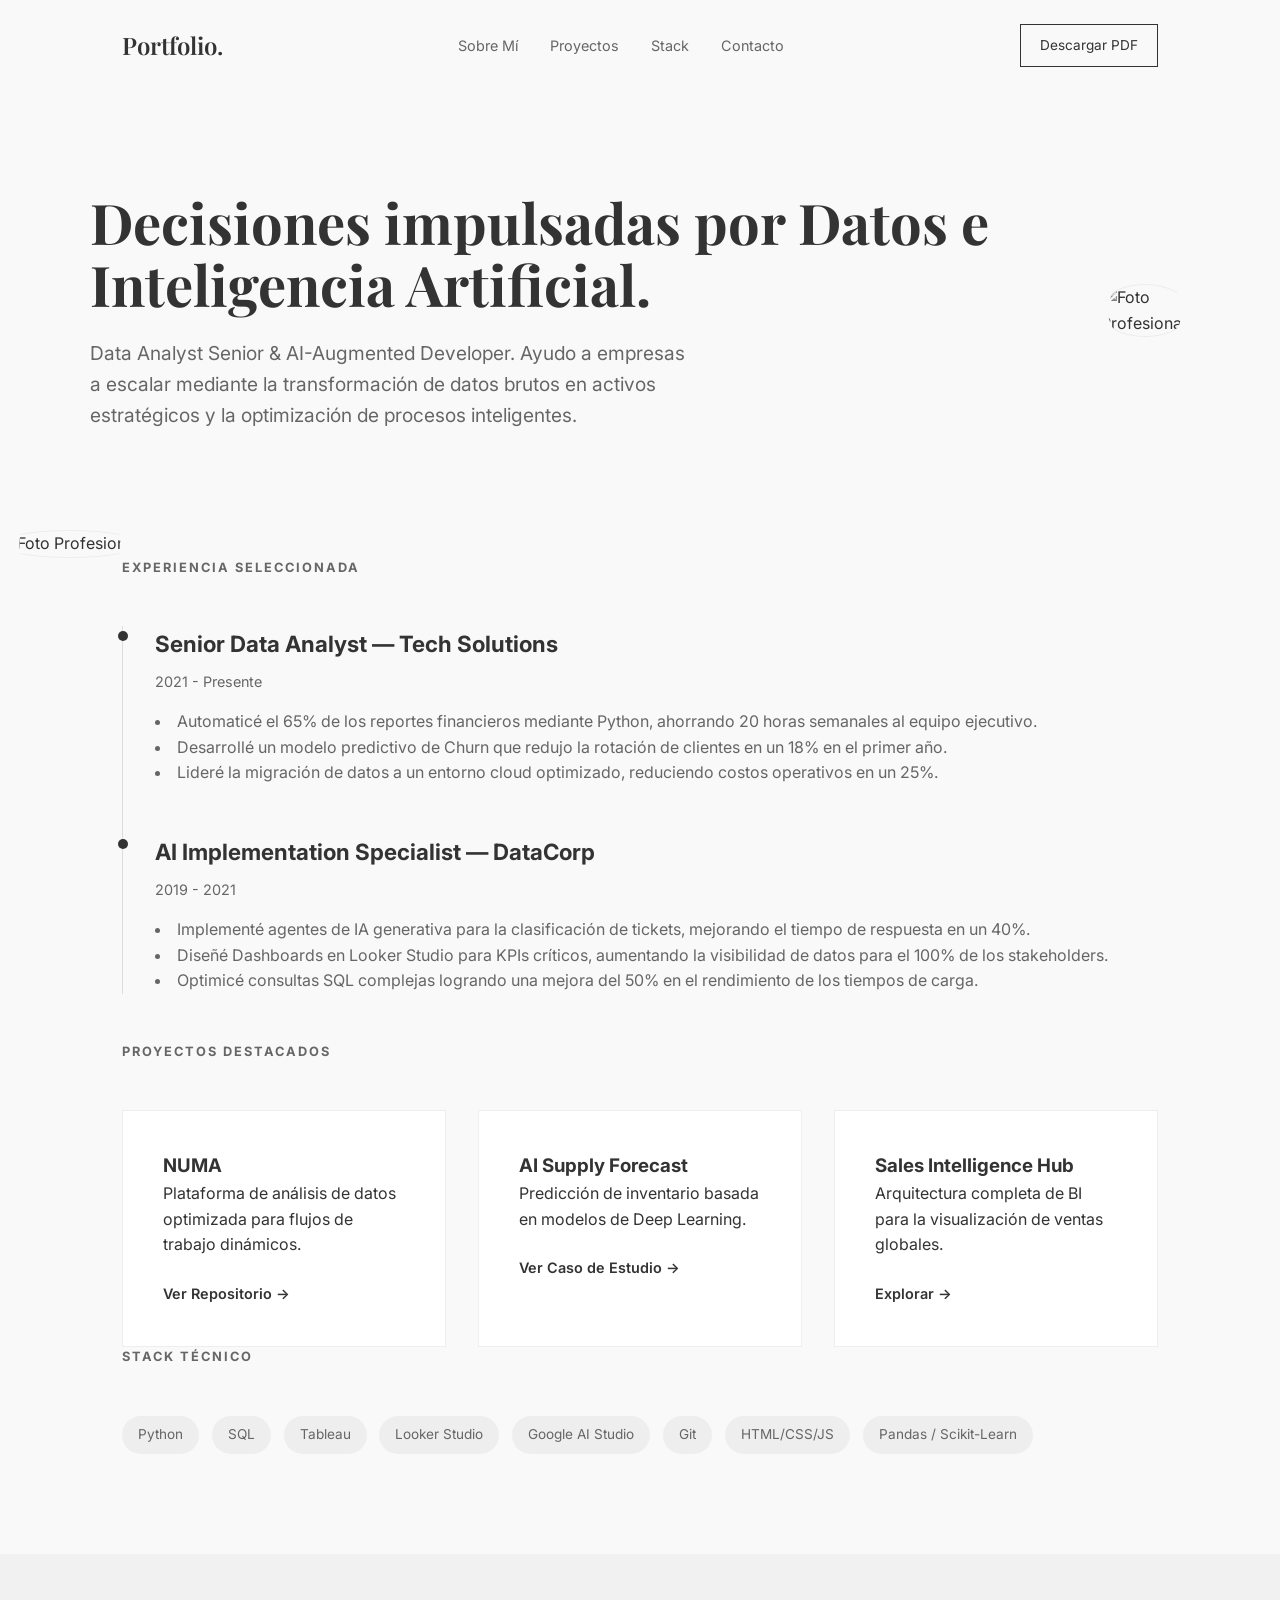
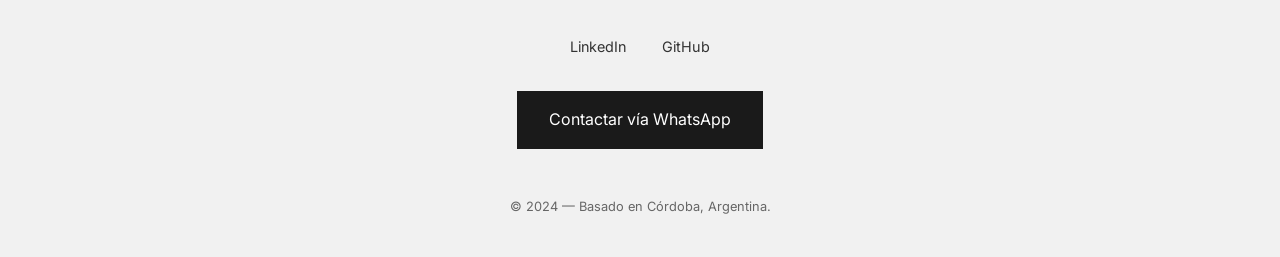
==== commit bc26fb27: "primera etapa" ====
--- a/index.html
+++ b/index.html
@@ -3,473 +3,142 @@
 <head>
     <meta charset="UTF-8">
     <meta name="viewport" content="width=device-width, initial-scale=1.0">
-    <title>CV - Gabriel Bertella</title>
-    <link href="https://fonts.googleapis.com/css2?family=Inter:wght@300;400;500;600;700&display=swap" rel="stylesheet">
-    <link rel="stylesheet" href="https://cdnjs.cloudflare.com/ajax/libs/font-awesome/6.4.0/css/all.min.css">
-    <style>
-        * {
-            margin: 0;
-            padding: 0;
-            box-sizing: border-box;
-        }
+    <title>Data Analyst Senior & AI Developer | Córdoba, Argentina</title>
+    
+    <!-- SEO & Metadata -->
+    <meta name="description" content="Data Analyst Senior & AI-Augmented Developer especializado en transformar datos en decisiones estratégicas y optimización de procesos mediante IA.">
+    <meta name="keywords" content="Data Analyst Córdoba, AI Developer Argentina, Python, SQL, Tableau, Business Intelligence, Machine Learning">
+    <meta name="author" content="Tu Nombre">
 
-        body {
-            font-family: 'Inter', -apple-system, BlinkMacSystemFont, sans-serif;
-            line-height: 1.6;
-            color: #333;
-            background: linear-gradient(135deg, #1e3c72 0%, #2a5298 100%);
-            min-height: 100vh;
-            padding: 20px;
-        }
+    <!-- Open Graph (WhatsApp / LinkedIn) -->
+    <meta property="og:title" content="Data Analyst Senior & AI Developer | Estrategia & Datos">
+    <meta property="og:description" content="Impulsando negocios mediante el análisis de datos avanzado y soluciones de IA.">
+    <meta property="og:image" content="URL_DE_TU_PREVIEW_IMAGE.jpg">
+    <meta property="og:url" content="https://tu-sitio.com">
 
-        .cv-container {
-            max-width: 950px;
-            margin: 0 auto;
-            background: white;
-            border-radius: 20px;
-            box-shadow: 0 25px 80px rgba(0,0,0,0.15);
-            overflow: hidden;
-        }
-
-        .header {
-            background: linear-gradient(135deg, #1e3c72 0%, #2a5298 50%, #00d4aa 100%);
-            color: white;
-            padding: 50px 40px;
-            text-align: center;
-            position: relative;
-        }
-
-        .header::before {
-            content: '';
-            position: absolute;
-            top: 0;
-            left: 0;
-            right: 0;
-            bottom: 0;
-            background: url('data:image/svg+xml,<svg xmlns="http://www.w3.org/2000/svg" viewBox="0 0 100 100"><circle cx="20" cy="20" r="1" fill="rgba(255,255,255,0.2)"/><circle cx="80" cy="80" r="1.5" fill="rgba(255,255,255,0.1)"/></svg>');
-            opacity: 0.4;
-        }
-
-        .header-content {
-            position: relative;
-            z-index: 2;
-        }
-
-        .name {
-            font-size: 3.2rem;
-            font-weight: 700;
-            margin-bottom: 12px;
-            letter-spacing: -2px;
-        }
-
-        .title {
-            font-size: 1.4rem;
-            opacity: 0.95;
-            margin-bottom: 25px;
-            font-weight: 400;
-        }
-
-        .contact {
-            display: flex;
-            justify-content: center;
-            gap: 35px;
-            flex-wrap: wrap;
-            font-size: 1.1rem;
-        }
-
-        .contact-item {
-            display: flex;
-            align-items: center;
-            gap: 10px;
-            color: rgba(255,255,255,0.95);
-            transition: all 0.3s;
-        }
-
-        .contact-item:hover {
-            color: #ffd700;
-            transform: translateY(-2px);
-        }
-
-        .content {
-            display: grid;
-            grid-template-columns: 1fr 2.2fr;
-            min-height: 900px;
-        }
-
-        .sidebar {
-            background: #f8fafc;
-            padding: 45px 35px;
-            border-right: 1px solid #e2e8f0;
-        }
-
-        .main-content {
-            padding: 50px 60px;
-        }
-
-        .section {
-            margin-bottom: 45px;
-            animation: fadeInUp 0.8s ease-out forwards;
-        }
-
-        .section:nth-child(1) { animation-delay: 0.1s; }
-        .section:nth-child(2) { animation-delay: 0.2s; }
-        .section:nth-child(3) { animation-delay: 0.3s; }
-
-        .section-title {
-            font-size: 1.5rem;
-            font-weight: 600;
-            color: #1e3c72;
-            margin-bottom: 25px;
-            padding-bottom: 12px;
-            border-bottom: 4px solid #00d4aa;
-            position: relative;
-        }
-
-        .section-title::after {
-            content: '';
-            position: absolute;
-            bottom: -4px;
-            left: 0;
-            width: 60px;
-            height: 4px;
-            background: linear-gradient(90deg, #00d4aa, #00b894);
-        }
-
-        .skills-grid {
-            display: grid;
-            grid-template-columns: 1fr;
-            gap: 12px;
-        }
-
-        .skill-item {
-            display: flex;
-            align-items: flex-start;
-            gap: 12px;
-            padding: 16px 20px;
-            background: white;
-            border-radius: 16px;
-            box-shadow: 0 6px 20px rgba(0,0,0,0.08);
-            transition: all 0.3s;
-            border-left: 4px solid #00d4aa;
-        }
-
-        .skill-item:hover {
-            transform: translateY(-3px);
-            box-shadow: 0 12px 35px rgba(0,0,0,0.15);
-        }
-
-        .skill-icon {
-            width: 28px;
-            height: 28px;
-            color: #00d4aa;
-            margin-top: 2px;
-            flex-shrink: 0;
-        }
-
-        .tools-grid {
-            display: grid;
-            grid-template-columns: repeat(auto-fit, minmax(200px, 1fr));
-            gap: 12px;
-            margin-top: 20px;
-        }
-
-        .tool-item {
-            padding: 12px 16px;
-            background: linear-gradient(135deg, #667eea 0%, #764ba2 100%);
-            color: white;
-            border-radius: 12px;
-            font-size: 0.9rem;
-            font-weight: 500;
-            text-align: center;
-            transition: all 0.3s;
-        }
-
-        .tool-item:hover {
-            transform: scale(1.05);
-        }
-
-        .experience-item {
-            margin-bottom: 30px;
-            padding-bottom: 25px;
-            border-bottom: 1px solid #e2e8f0;
-        }
-
-        .experience-item:last-child {
-            border-bottom: none;
-            margin-bottom: 0;
-        }
-
-        .job-title {
-            font-weight: 600;
-            color: #1e3c72;
-            font-size: 1.15rem;
-            margin-bottom: 6px;
-        }
-
-        .company {
-            color: #2a5298;
-            font-size: 1rem;
-            font-weight: 500;
-            margin-bottom: 8px;
-        }
-
-        .period {
-            color: #00d4aa;
-            font-weight: 600;
-            font-size: 0.95rem;
-            margin-bottom: 15px;
-        }
-
-        .job-desc {
-            color: #4a5568;
-            line-height: 1.75;
-            margin-bottom: 12px;
-        }
-
-        .achievements {
-            padding-left: 20px;
-            margin-top: 12px;
-        }
-
-        .achievements li {
-            color: #4a5568;
-            margin-bottom: 6px;
-            position: relative;
-        }
-
-        .achievements li::before {
-            content: '▸';
-            color: #00d4aa;
-            font-weight: bold;
-            position: absolute;
-            left: -20px;
-        }
-
-        .print-btn {
-            position: fixed;
-            top: 25px;
-            right: 25px;
-            background: linear-gradient(135deg, #00d4aa 0%, #00b894 100%);
-            color: white;
-            border: none;
-            padding: 14px 28px;
-            border-radius: 50px;
-            font-weight: 600;
-            font-size: 1rem;
-            cursor: pointer;
-            box-shadow: 0 10px 30px rgba(0,212,170,0.4);
-            transition: all 0.3s;
-            z-index: 1000;
-        }
-
-        .print-btn:hover {
-            transform: translateY(-3px);
-            box-shadow: 0 15px 40px rgba(0,212,170,0.5);
-        }
-
-        @media print {
-            body { background: white; padding: 0; }
-            .cv-container { box-shadow: none; max-width: none; }
-            .print-btn { display: none; }
-            .sidebar { border-right: 1px solid #000; }
-        }
-
-        @media (max-width: 768px) {
-            .content { grid-template-columns: 1fr; }
-            .sidebar { border-right: none; border-bottom: 1px solid #e2e8f0; padding: 35px 25px; }
-            .main-content { padding: 35px 25px; }
-            .header { padding: 35px 25px; }
-            .name { font-size: 2.5rem; }
-            .contact { gap: 20px; }
-        }
-
-        @keyframes fadeInUp {
-            from { opacity: 0; transform: translateY(40px); }
-            to { opacity: 1; transform: translateY(0); }
-        }
-    </style>
+    <!-- Google Fonts -->
+    <link rel="preconnect" href="https://fonts.googleapis.com">
+    <link rel="preconnect" href="https://fonts.gstatic.com" crossorigin>
+    <link href="https://fonts.googleapis.com/css2?family=Inter:wght@300;400;600&family=Playfair+Display:ital,wght@0,600;1,600&display=swap" rel="stylesheet">
+    
+    <link rel="stylesheet" href="style.css">
 </head>
 <body>
-    <button class="print-btn" onclick="window.print()">
-        <i class="fas fa-download"></i> Descargar PDF
-    </button>
 
-    <div class="cv-container">
-        <!-- HEADER -->
-        <div class="header">
-            <div class="header-content">
-                <h1 class="name">GABRIEL BERTELLA</h1>
-                <p class="title">Ventas | Gestión Comercial | Análisis de Datos | Business Intelligence</p>
-                <div class="contact">
-                    <div class="contact-item">
-                        <i class="fas fa-envelope"></i>
-                        bertella.galuc@gmail.com
+    <header class="navbar">
+        <div class="container">
+            <div class="logo">Portfolio.</div>
+            <nav>
+                <ul class="nav-links">
+                    <li><a href="#sobre-mi">Sobre Mí</a></li>
+                    <li><a href="#proyectos">Proyectos</a></li>
+                    <li><a href="#stack">Stack</a></li>
+                    <li><a href="#contacto">Contacto</a></li>
+                </ul>
+            </nav>
+            <a href="tu-cv.pdf" class="btn-cta" target="_blank">Descargar PDF</a>
+        </div>
+    </header>
+
+    <main>
+        <!-- Hero Section -->
+        <section class="hero container" id="sobre-mi">
+            <div class="hero-content">
+                <div class="hero-text">
+                    <h1>Decisiones impulsadas por Datos e Inteligencia Artificial.</h1>
+                    <p class="subtext">Data Analyst Senior & AI-Augmented Developer. Ayudo a empresas a escalar mediante la transformación de datos brutos en activos estratégicos y la optimización de procesos inteligentes.</p>
+                </div>
+                <div class="hero-image">
+                    <img src="https://via.placeholder.com/300" alt="Foto Profesional" class="profile-img">
+                </div>
+            </div>
+        </section>
+        
+        <div class="hero-image">
+            <!-- Usamos el atributo 'loading="lazy"' para rendimiento -->
+            <img src="perfil.jpg" alt="Foto Profesional" class="profile-img">
+        </div>
+
+        <!-- Experience Section -->
+        <section class="experience container">
+            <h2 class="section-title">Experiencia Seleccionada</h2>
+            <div class="timeline">
+                <div class="timeline-item">
+                    <h3>Senior Data Analyst — Tech Solutions</h3>
+                    <span class="date">2021 - Presente</span>
+                    <ul>
+                        <li>Automaticé el 65% de los reportes financieros mediante Python, ahorrando 20 horas semanales al equipo ejecutivo.</li>
+                        <li>Desarrollé un modelo predictivo de Churn que redujo la rotación de clientes en un 18% en el primer año.</li>
+                        <li>Lideré la migración de datos a un entorno cloud optimizado, reduciendo costos operativos en un 25%.</li>
+                    </ul>
+                </div>
+                <div class="timeline-item">
+                    <h3>AI Implementation Specialist — DataCorp</h3>
+                    <span class="date">2019 - 2021</span>
+                    <ul>
+                        <li>Implementé agentes de IA generativa para la clasificación de tickets, mejorando el tiempo de respuesta en un 40%.</li>
+                        <li>Diseñé Dashboards en Looker Studio para KPIs críticos, aumentando la visibilidad de datos para el 100% de los stakeholders.</li>
+                        <li>Optimicé consultas SQL complejas logrando una mejora del 50% en el rendimiento de los tiempos de carga.</li>
+                    </ul>
+                </div>
+            </div>
+        </section>
+
+        <!-- Projects Section -->
+        <section class="projects container" id="proyectos">
+            <h2 class="section-title">Proyectos Destacados</h2>
+            <div class="project-grid">
+                <div class="project-card">
+                    <div class="project-info">
+                        <h3>NUMA</h3>
+                        <p>Plataforma de análisis de datos optimizada para flujos de trabajo dinámicos.</p>
+                        <a href="https://github.com" class="project-link">Ver Repositorio →</a>
                     </div>
-                    <div class="contact-item">
-                        <i class="fas fa-map-marker-alt"></i>
-                        Córdoba, Argentina
+                </div>
+                <div class="project-card">
+                    <div class="project-info">
+                        <h3>AI Supply Forecast</h3>
+                        <p>Predicción de inventario basada en modelos de Deep Learning.</p>
+                        <a href="#" class="project-link">Ver Caso de Estudio →</a>
                     </div>
-                    <div class="contact-item">
-                        <i class="fas fa-phone"></i>
-                        +54 | WhatsApp disponible
-                    </div>
-                    <div class="contact-item">
-                        <i class="fab fa-linkedin"></i>
-                        LinkedIn Profile
+                </div>
+                <div class="project-card">
+                    <div class="project-info">
+                        <h3>Sales Intelligence Hub</h3>
+                        <p>Arquitectura completa de BI para la visualización de ventas globales.</p>
+                        <a href="#" class="project-link">Explorar →</a>
                     </div>
                 </div>
             </div>
+        </section>
+
+        <!-- Stack Section -->
+        <section class="stack container" id="stack">
+            <h2 class="section-title">Stack Técnico</h2>
+            <div class="tag-cloud">
+                <span class="tag">Python</span>
+                <span class="tag">SQL</span>
+                <span class="tag">Tableau</span>
+                <span class="tag">Looker Studio</span>
+                <span class="tag">Google AI Studio</span>
+                <span class="tag">Git</span>
+                <span class="tag">HTML/CSS/JS</span>
+                <span class="tag">Pandas / Scikit-Learn</span>
+            </div>
+        </section>
+    </main>
+
+    <footer id="contacto">
+        <div class="container footer-content">
+            <div class="social-links">
+                <a href="https://linkedin.com">LinkedIn</a>
+                <a href="https://github.com">GitHub</a>
+            </div>
+            <a href="https://wa.me/tu-numero" class="btn-whatsapp">Contactar vía WhatsApp</a>
+            <p class="copy">&copy; 2024 — Basado en Córdoba, Argentina.</p>
         </div>
+    </footer>
 
-        <!-- CONTENIDO -->
-        <div class="content">
-            <!-- SIDEBAR -->
-            <aside class="sidebar">
-                <div class="section">
-                    <h3 class="section-title">Habilidades Clave</h3>
-                    <div class="skills-grid">
-                        <div class="skill-item">
-                            <i class="fas fa-search-dollar skill-icon"></i>
-                            <div>
-                                <strong>Prospección y desarrollo de clientes</strong><br>
-                                <small>Calificación y seguimiento de oportunidades</small>
-                            </div>
-                        </div>
-                        <div class="skill-item">
-                            <i class="fas fa-chart-line skill-icon"></i>
-                            <div>
-                                <strong>Análisis de métricas comerciales</strong><br>
-                                <small>Indicadores KPI y desempeño</small>
-                            </div>
-                        </div>
-                        <div class="skill-item">
-                            <i class="fas fa-handshake skill-icon"></i>
-                            <div>
-                                <strong>Comunicación técnica-negocio</strong><br>
-                                <small>Soluciones técnicas a perfiles no técnicos</small>
-                            </div>
-                        </div>
-                        <div class="skill-item">
-                            <i class="fas fa-rocket skill-icon"></i>
-                            <div>
-                                <strong>Orientación a resultados</strong><br>
-                                <small>Autonomía y mejora continua</small>
-                            </div>
-                        </div>
-                    </div>
-
-                    <h3 class="section-title" style="margin-top: 35px;">Herramientas</h3>
-                    <div class="tools-grid">
-                        <div class="tool-item"><i class="fas fa-database"></i> CRM (Zoho/Salesforce)</div>
-                        <div class="tool-item"><i class="fas fa-chart-bar"></i> PowerBI / Superset</div>
-                        <div class="tool-item"><i class="fab fa-facebook"></i> Meta Business Ads</div>
-                        <div class="tool-item"><i class="fas fa-cloud"></i> GCP / AWS</div>
-                        <div class="tool-item"><i class="fas fa-robot"></i> Prompt Engineering</div>
-                        <div class="tool-item"><i class="fas fa-mobile-alt"></i> Looker Studio</div>
-                    </div>
-                </div>
-            </aside>
-
-            <!-- MAIN CONTENT -->
-            <main class="main-content">
-                <div class="section">
-                    <h2 class="section-title">Perfil Profesional</h2>
-                    <p style="font-size: 1.1rem; color: #4a5568; line-height: 1.8;">
-                        Profesional con experiencia en <strong>ventas, gestión comercial y análisis de datos</strong> 
-                        aplicado a la toma de decisiones. Capacidad para comprender soluciones técnicas, 
-                        traducirlas a <strong>valor de negocio</strong> y acompañar al cliente durante todo 
-                        el ciclo comercial. Enfoque en <strong>resultados, eficiencia y relaciones de largo plazo</strong>.
-                    </p>
-                </div>
-
-                <div class="section">
-                    <h2 class="section-title">Experiencia Profesional</h2>
-                    
-                    <div class="experience-item">
-                        <div class="job-title">Agente Inmobiliario Independiente</div>
-                        <div class="company"><i class="fas fa-home"></i> Bertella & Rodio – Servicios Inmobiliarios</div>
-                        <div class="period">Córdoba, Argentina | 2024 – Actualidad</div>
-                        <p class="job-desc">
-                            Gestión comercial autónoma dentro de proyecto inmobiliario propio. 
-                            Administración integral del ciclo de ventas y cartera de clientes.
-                        </p>
-                        <ul class="achievements">
-                            <li>Estrategias de captación, seguimiento de leads y negociación directa</li>
-                            <li>Enfoque en resultados, eficiencia comercial y relaciones de largo plazo</li>
-                        </ul>
-                    </div>
-
-                    <div class="experience-item">
-                        <div class="job-title">Agente Inmobiliario</div>
-                        <div class="company"><i class="fas fa-building"></i> RE/MAX</div>
-                        <div class="period">Córdoba, Argentina | 2023 – 2024 (1 año 3 meses)</div>
-                        <p class="job-desc">
-                            Gestión integral del ciclo de ventas inmobiliarias: prospección, 
-                            entrevistas, tasaciones, presentación de propiedades y cierre.
-                        </p>
-                        <ul class="achievements">
-                            <li>Desarrollo y mantenimiento de cartera de clientes compradores/vendedores</li>
-                            <li>Trabajo bajo objetivos comerciales y esquema de comisiones</li>
-                            <li>Atención personalizada durante todo el proceso</li>
-                        </ul>
-                    </div>
-
-                    <div class="experience-item">
-                        <div class="job-title">Analista BI</div>
-                        <div class="company"><i class="fas fa-chart-pie"></i> Consultora Dataset BI</div>
-                        <div class="period">Córdoba, Argentina | 2020 – 2023</div>
-                        <p class="job-desc">
-                            Servicios de análisis de datos para el Ministerio de Salud. 
-                            Consulta a bases de datos, ETL y desarrollo de dashboards.
-                        </p>
-                        <ul class="achievements">
-                            <li>Desarrollo de dashboards con Superset y Power BI</li>
-                            <li>Integración y análisis de datos para tableros ejecutivos</li>
-                            <li>Trabajo conjunto con áreas Comercial, Operativa y Ventas</li>
-                        </ul>
-                    </div>
-
-                    <div class="experience-item">
-                        <div class="job-title">Docente Análisis de Datos</div>
-                        <div class="company"><i class="fas fa-chalkboard-teacher"></i> Coderhouse y Bluepatagon</div>
-                        <div class="period">Bs. As., Argentina | 2019 – Actualidad (5+ años)</div>
-                        <p class="job-desc">Dictado de cursos en análisis de datos y herramientas BI.</p>
-                    </div>
-
-                    <div class="experience-item">
-                        <div class="job-title">Vendedor – Productos Lácteos</div>
-                        <div class="company"><i class="fas fa-truck"></i> Empresa Familiar</div>
-                        <div class="period">Córdoba, Argentina | 2015 – 2019</div>
-                        <p class="job-desc">Venta directa y gestión de clientes mayoristas/minoristas.</p>
-                    </div>
-
-                    <div class="experience-item">
-                        <div class="job-title">Emprendimiento Propio</div>
-                        <div class="company"><i class="fas fa-tshirt"></i> Indumentaria Deportiva</div>
-                        <div class="period">Córdoba, Argentina | 2013 – 2020</div>
-                        <p class="job-desc">
-                            Gestión integral de producción y comercialización mayorista de ropa deportiva.
-                        </p>
-                    </div>
-                </div>
-
-                <div class="section">
-                    <h2 class="section-title">Formación Académica</h2>
-                    <div class="experience-item">
-                        <div class="job-title">Técnico Universitario en Programación</div>
-                        <div class="company">Universidad Tecnológica Nacional (UTN) Córdoba</div>
-                        <div class="period">2009 – 2012</div>
-                    </div>
-                    <div class="experience-item">
-                        <div class="job-title">Diplomatura en Programación Java</div>
-                        <div class="company">Universidad Tecnológica Nacional (UTN) Córdoba</div>
-                        <div class="period">2013</div>
-                    </div>
-                    <div class="experience-item">
-                        <div class="job-title">Analista de Sistemas (parcial)</div>
-                        <div class="company">Instituto de Estudios Superiores (IES)</div>
-                        <div class="period">2006</div>
-                    </div>
-                    <div class="experience-item">
-                        <div class="job-title">Secundario Completo</div>
-                        <div class="company">Instituto
+    <script src="script.js"></script>
+</body>
+</html>
--- a/style.css
+++ b/style.css
@@ -0,0 +1,299 @@
+:root {
+    --bg-color: #F9F9F9;
+    --text-main: #333333;
+    --text-secondary: #666666;
+    --accent: #1a1a1a;
+    --white: #ffffff;
+    --spacing: 2rem;
+}
+
+* {
+    margin: 0;
+    padding: 0;
+    box-sizing: border-box;
+}
+
+html {
+    scroll-behavior: smooth;
+}
+
+body {
+    font-family: 'Inter', sans-serif;
+    background-color: var(--bg-color);
+    color: var(--text-main);
+    line-height: 1.6;
+    -webkit-font-smoothing: antialiased;
+}
+
+.container {
+    max-width: 1100px;
+    margin: 0 auto;
+    padding: 0 var(--spacing);
+}
+
+/* Navbar */
+.navbar {
+    padding: 1.5rem 0;
+    position: sticky;
+    top: 0;
+    background: rgba(249, 249, 249, 0.9);
+    backdrop-filter: blur(10px);
+    z-index: 1000;
+}
+
+.navbar .container {
+    display: flex;
+    justify-content: space-between;
+    align-items: center;
+}
+
+.logo {
+    font-family: 'Playfair Display', serif;
+    font-size: 1.5rem;
+    font-weight: 600;
+}
+
+.nav-links {
+    display: flex;
+    list-style: none;
+    gap: 2rem;
+}
+
+.nav-links a {
+    text-decoration: none;
+    color: var(--text-secondary);
+    font-size: 0.9rem;
+    transition: color 0.3s;
+}
+
+.nav-links a:hover {
+    color: var(--text-main);
+}
+
+.btn-cta {
+    padding: 0.6rem 1.2rem;
+    border: 1px solid var(--text-main);
+    text-decoration: none;
+    color: var(--text-main);
+    font-size: 0.85rem;
+    transition: all 0.3s;
+}
+
+.btn-cta:hover {
+    background: var(--text-main);
+    color: var(--white);
+}
+
+/* Hero Section */
+.hero {
+    padding: 100px 0;
+}
+
+.hero-content {
+    display: flex;
+    align-items: center;
+    gap: 4rem;
+}
+
+.hero-text h1 {
+    font-family: 'Playfair Display', serif;
+    font-size: 3.5rem;
+    line-height: 1.1;
+    margin-bottom: 1.5rem;
+}
+
+.subtext {
+    font-size: 1.2rem;
+    color: var(--text-secondary);
+    max-width: 600px;
+}
+
+.profile-img {
+    width: 280px;
+    height: 280px;
+    border-radius: 50%;
+    object-fit: cover;
+    filter: grayscale(100%);
+    transition: filter 0.5s ease;
+}
+
+.profile-img:hover {
+    filter: grayscale(0%);
+}
+
+/* Timeline */
+.section-title {
+    font-size: 0.8rem;
+    text-transform: uppercase;
+    letter-spacing: 2px;
+    margin-bottom: 3rem;
+    color: var(--text-secondary);
+}
+
+.timeline {
+    border-left: 1px solid #ddd;
+    padding-left: 2rem;
+}
+
+.timeline-item {
+    margin-bottom: 3rem;
+    position: relative;
+}
+
+.timeline-item::before {
+    content: '';
+    position: absolute;
+    left: calc(-2rem - 5px);
+    top: 5px;
+    width: 10px;
+    height: 10px;
+    background: var(--text-main);
+    border-radius: 50%;
+}
+
+.timeline-item h3 {
+    font-size: 1.4rem;
+    margin-bottom: 0.5rem;
+}
+
+.date {
+    display: block;
+    font-size: 0.9rem;
+    color: var(--text-secondary);
+    margin-bottom: 1rem;
+}
+
+.timeline-item ul {
+    list-style-position: inside;
+    color: var(--text-secondary);
+}
+
+/* Projects Grid */
+.project-grid {
+    display: grid;
+    grid-template-columns: repeat(auto-fit, minmax(300px, 1fr));
+    gap: 2rem;
+}
+
+.project-card {
+    background: var(--white);
+    padding: 2.5rem;
+    border: 1px solid #eee;
+    transition: transform 0.3s;
+}
+
+.project-card:hover {
+    transform: translateY(-5px);
+}
+
+.project-link {
+    display: inline-block;
+    margin-top: 1.5rem;
+    text-decoration: none;
+    color: var(--text-main);
+    font-weight: 600;
+    font-size: 0.9rem;
+}
+
+/* Stack Section */
+.tag-cloud {
+    display: flex;
+    flex-wrap: wrap;
+    gap: 0.8rem;
+}
+
+.tag {
+    background: #eee;
+    padding: 0.5rem 1rem;
+    font-size: 0.85rem;
+    border-radius: 20px;
+    color: var(--text-secondary);
+}
+
+/* Footer */
+footer {
+    background: #f1f1f1;
+    padding: 80px 0 40px 0;
+    margin-top: 100px;
+}
+
+.footer-content {
+    text-align: center;
+}
+
+.social-links {
+    margin-bottom: 2rem;
+}
+
+.social-links a {
+    margin: 0 1rem;
+    color: var(--text-main);
+    text-decoration: none;
+    font-size: 0.9rem;
+}
+
+.btn-whatsapp {
+    display: inline-block;
+    padding: 1rem 2rem;
+    background: var(--accent);
+    color: var(--white);
+    text-decoration: none;
+    margin-bottom: 3rem;
+}
+
+.copy {
+    font-size: 0.8rem;
+    color: var(--text-secondary);
+}
+
+/* Responsividad (Mobile First) */
+@media (max-width: 768px) {
+    .hero-content {
+        flex-direction: column-reverse;
+        text-align: center;
+    }
+    
+    .hero-text h1 {
+        font-size: 2.5rem;
+    }
+
+    .nav-links {
+        display: none; /* Simplificado para el ejemplo; podrías agregar un menú hamburguesa */
+    }
+
+    .profile-img {
+        width: 200px;
+        height: 200px;
+    }
+}
+.profile-img {
+    width: 320px; /* Tamaño ideal para Desktop */
+    height: 320px;
+    object-fit: cover;
+    border-radius: 50%; /* Crea la circunferencia */
+    
+    /* TRUCO DE DISEÑO: Esto elimina el contraste del blanco de la foto 
+       con el gris claro del fondo, dejando solo el círculo visible */
+    mix-blend-mode: multiply; 
+    
+    /* Asegura el corte circular perfecto */
+    clip-path: circle(50% at 50% 50%);
+    
+    filter: grayscale(100%); /* Estética minimalista */
+    transition: all 0.5s ease;
+    border: 1px solid rgba(0,0,0,0.05); /* Un borde casi invisible para dar relieve */
+}
+
+.profile-img:hover {
+    filter: grayscale(0%); /* Cobra vida al pasar el mouse */
+    transform: scale(1.02); /* Efecto sutil de profundidad */
+}
+
+/* Ajuste para móviles */
+@media (max-width: 768px) {
+    .profile-img {
+        width: 240px;
+        height: 240px;
+        margin-bottom: 2rem;
+    }
+}
